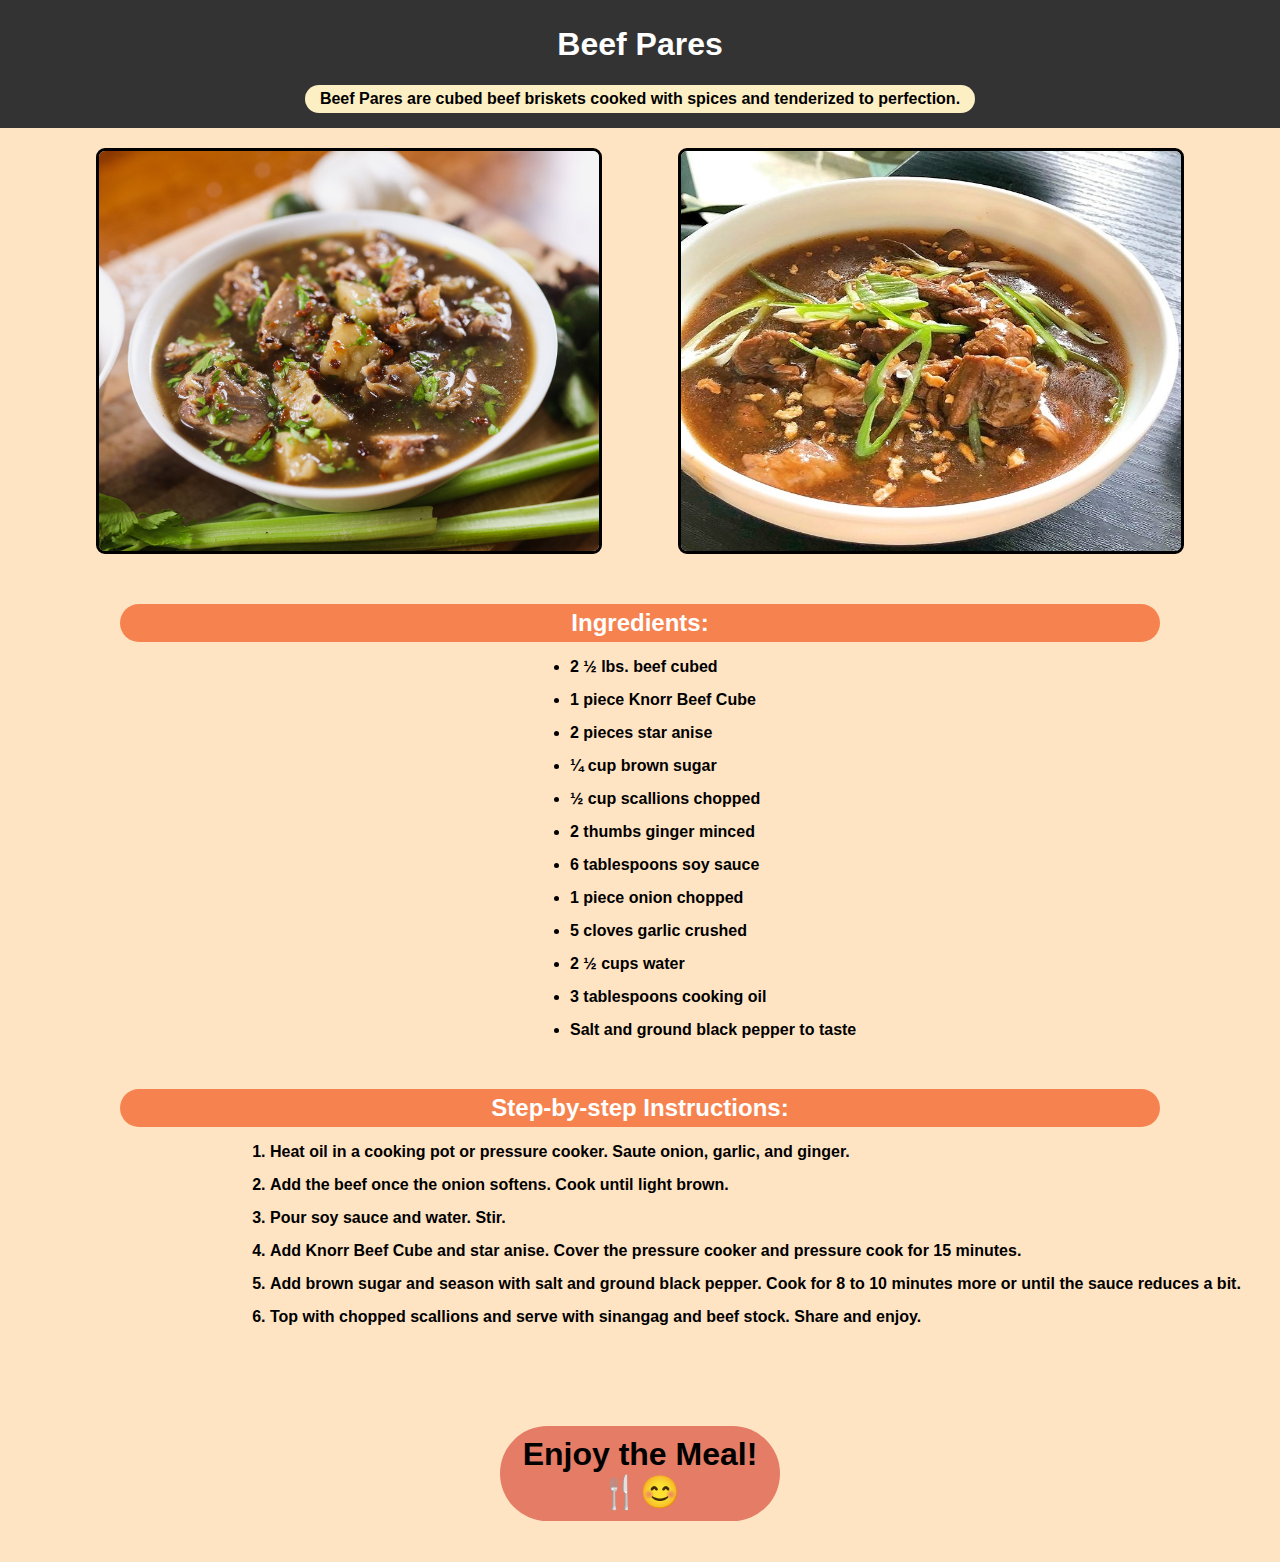
==== recipes/beefpares.html @ 42772afb "my recipe page" ====
<!DOCTYPE html>
<html lang="en">
<head>
  <meta charset="UTF-8">
  <meta name="viewport" content="width=device-width, initial-scale=1.0">
  <title>Beef Pares Recipe</title>
  <link rel="stylesheet" href="styling.css">
  <style>
    body {
      font-family: Arial, sans-serif;
      margin: 0;
      padding: 0;
      background-color: bisque;
    }

    header {
      background-color: #333;
      color: white;
      padding: 5px;
      text-align: center;
    }

    main {
      padding: 20px;
    }

    .container {
    display: flex;
    justify-content: space-evenly;
    }
    .container img {
      width: 500px;
      height: 400px;
      border: 3px solid black;
      border-radius: 9px;
    }

    main h2 {
      text-align: center;
      margin: 20px 0;
    }

    .title-divide {
    background-color: #f6834f;
    color: white;
    border-radius: 50px;
    padding: 5px;
    margin: 10px;
    margin-left: 100px;
    margin-right: 100px;
    margin-top: 50px;
    text-align: center;
    }
    
    ul, ol{
      font-weight: bold;
    }

    main ul {
      padding-left: 550px;
    }

    main ul li {
      margin-bottom: 15px;
    }

    main ol {
      padding-left: 250px;
    }

    main ol li {
      margin-bottom: 15px;
    }

    h4 {
      background-color: #fcefc4;
      color: black;
      border-radius: 50px;
      padding: 5px;
      margin: 10px;
      margin-left: 300px;
      margin-right: 300px;
    }
    .footer {
      margin-top: 100px;
      text-align:center;
      background-color: #e47c66;
      border-radius: 50px;
      padding: 10px;
      margin-left: 480px;
      margin-right: 480px;
    }

  </style>
</head>
<body>
  <header>
    <h1>Beef Pares</h1>
    <h4>Beef Pares are cubed beef briskets cooked with spices and tenderized to perfection. </h4>
  </header>
  <main>
    <div class="container">
      <img src="BEEF-PARES.jpg" alt="Beef Pares">
      <img src="BEEF-PARES2.jpg" alt="Image 2">
    </div>
  
    <h2 class="title-divide">Ingredients:</h2>
    <ul>
        <li>2 ½ lbs. beef cubed</li>
        <li>1 piece Knorr Beef Cube</li>
        <li>2 pieces star anise</li>
        <li>¼ cup brown sugar</li>
        <li>½ cup scallions chopped</li>
        <li>2 thumbs ginger minced</li>
        <li>6 tablespoons soy sauce</li>
        <li>1 piece onion chopped</li>
        <li>5 cloves garlic crushed</li>
        <li>2 ½ cups water</li>
        <li>3 tablespoons cooking oil</li>
        <li>Salt and ground black pepper to taste</li>
    </ul>
    <h2 class="title-divide">Step-by-step Instructions:</h2>
    <ol>
        <li>Heat oil in a cooking pot or pressure cooker. Saute onion, garlic, and ginger.</li>
        <li>Add the beef once the onion softens. Cook until light brown.</li>
        <li>Pour soy sauce and water. Stir.</li>
        <li>Add Knorr Beef Cube and star anise. Cover the pressure cooker and pressure cook for 15 minutes.</li>
        <li>Add brown sugar and season with salt and ground black pepper. Cook for 8 to 10 minutes more or until the sauce reduces a bit.</li>
        <li>Top with chopped scallions and serve with sinangag and beef stock. Share and enjoy.</li>
    </ol>
    <h1 class="footer">Enjoy the Meal! &#127860;&#128522;</h1>
  </main>
</body>
</html>
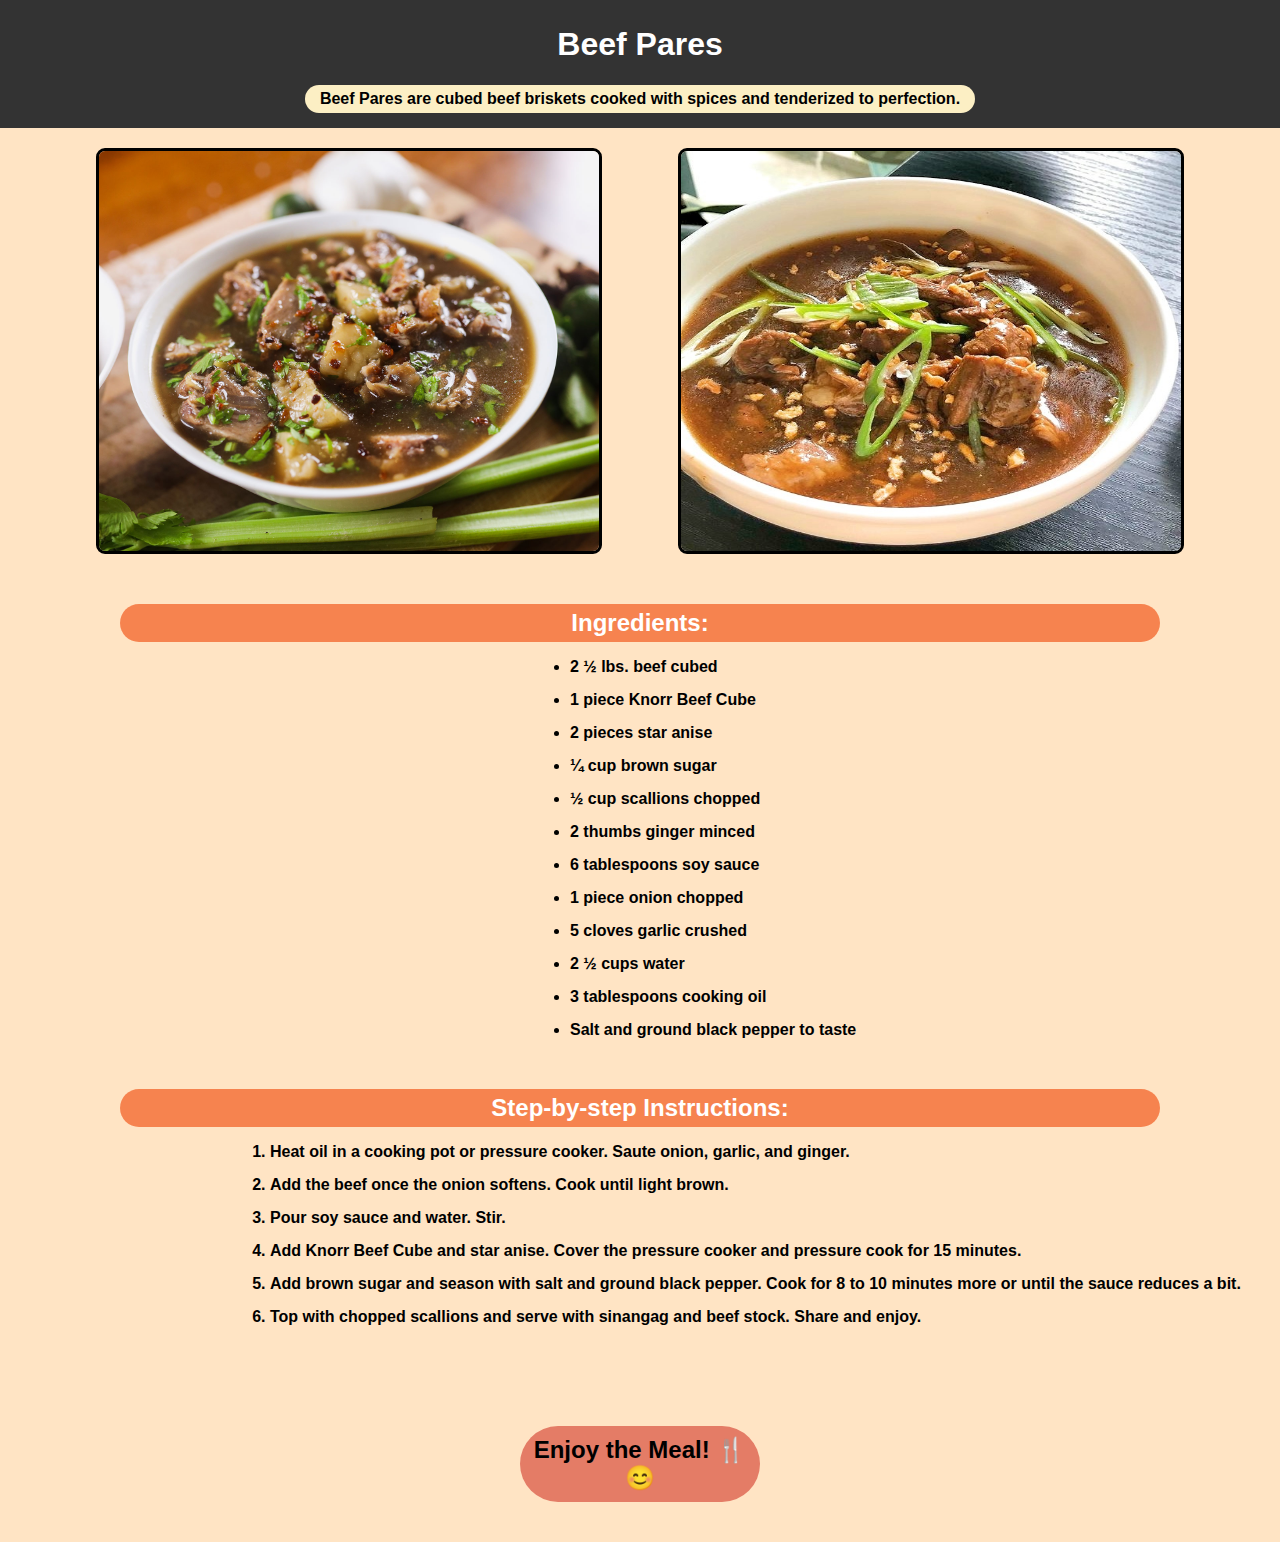
==== commit f361b8fc: "finalized" ====
--- a/recipes/beefpares.html
+++ b/recipes/beefpares.html
@@ -87,8 +87,8 @@
       background-color: #e47c66;
       border-radius: 50px;
       padding: 10px;
-      margin-left: 480px;
-      margin-right: 480px;
+      margin-left: 500px;
+      margin-right: 500px;
     }
 
   </style>
@@ -128,7 +128,7 @@
         <li>Add brown sugar and season with salt and ground black pepper. Cook for 8 to 10 minutes more or until the sauce reduces a bit.</li>
         <li>Top with chopped scallions and serve with sinangag and beef stock. Share and enjoy.</li>
     </ol>
-    <h1 class="footer">Enjoy the Meal! &#127860;&#128522;</h1>
+    <h2 class="footer">Enjoy the Meal! &#127860;&#128522;</h2>
   </main>
 </body>
 </html>
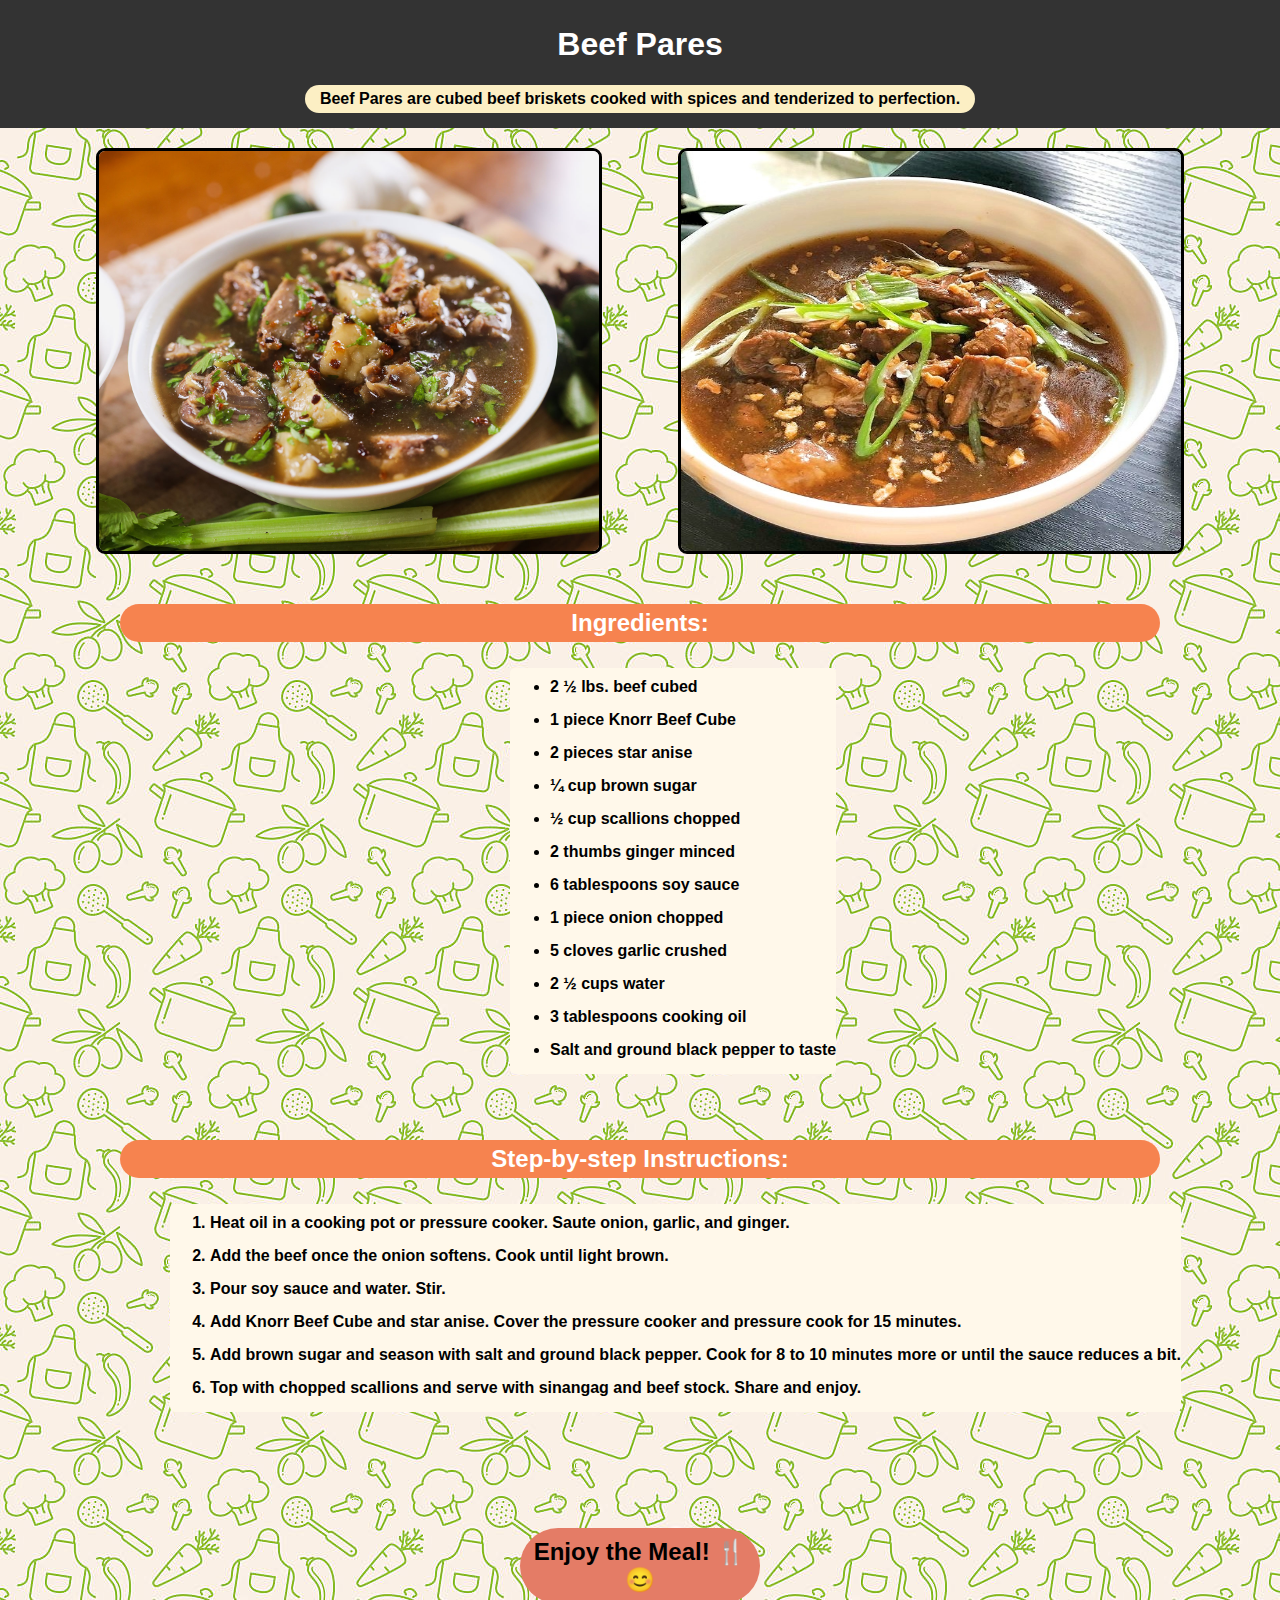
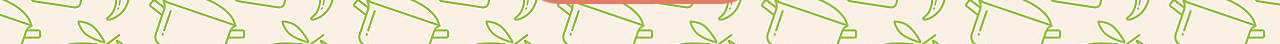
==== commit 4b3ae989: "improve" ====
--- a/recipes/beefpares.html
+++ b/recipes/beefpares.html
@@ -11,6 +11,7 @@
       margin: 0;
       padding: 0;
       background-color: bisque;
+      background-image: url("bg-image2.jpg");
     }
 
     header {
@@ -57,7 +58,11 @@
     }
 
     main ul {
-      padding-left: 550px;
+      margin-left: 490px;
+      display: inline-block;
+      background-color: #fff8ea;
+      padding-top: 10px;
+      border-radius: 5px;
     }
 
     main ul li {
@@ -65,7 +70,11 @@
     }
 
     main ol {
-      padding-left: 250px;
+      display: inline-block;
+      margin-left: 150px;
+      background-color: #fff8ea;
+      padding-top: 10px;
+      border-radius: 5px;
     }
 
     main ol li {
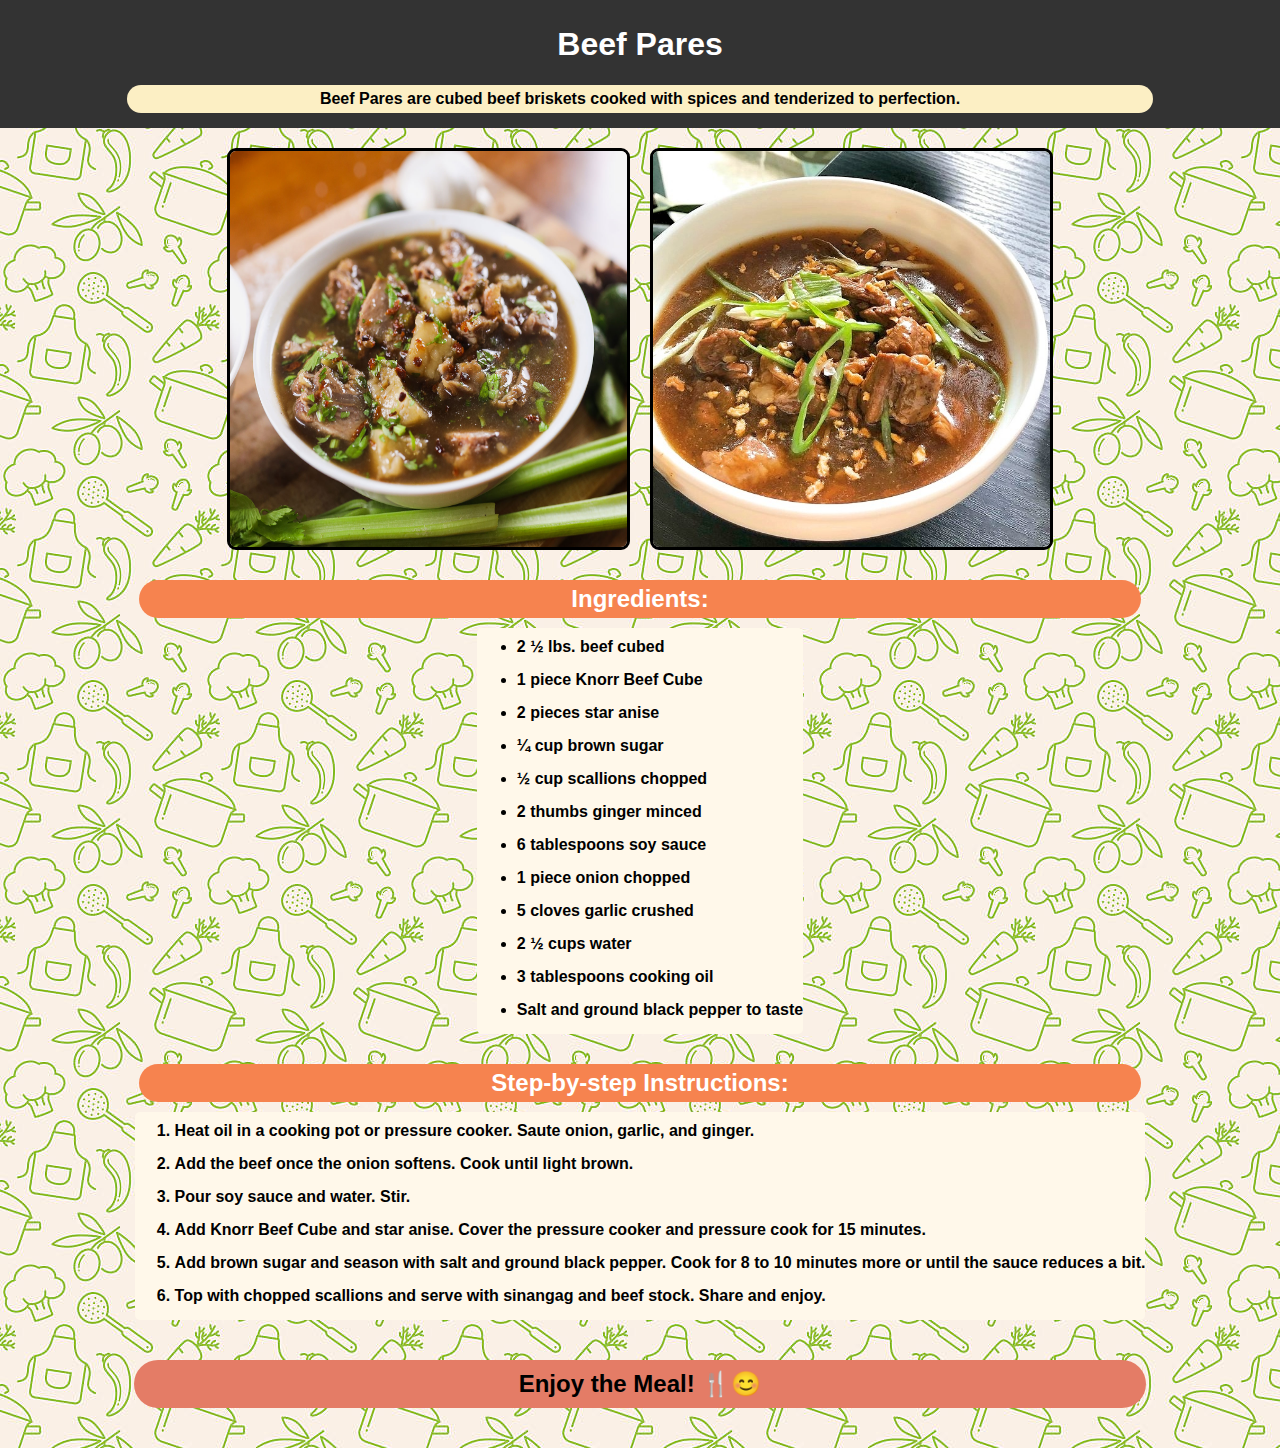
==== commit 64d1bd2f: "made it responsive" ====
--- a/recipes/beefpares.html
+++ b/recipes/beefpares.html
@@ -23,61 +23,49 @@
 
     main {
       padding: 20px;
+      text-align: center;
     }
 
     .container {
-    display: flex;
-    justify-content: space-evenly;
+      display: flex;
+      justify-content: center;
+      flex-wrap: wrap;
+      gap: 20px;
     }
+
     .container img {
-      width: 500px;
-      height: 400px;
+      max-width: 32%;
+      height: auto;
       border: 3px solid black;
       border-radius: 9px;
-    }
-
-    main h2 {
-      text-align: center;
-      margin: 20px 0;
+      margin-bottom: 20px;
     }
 
     .title-divide {
-    background-color: #f6834f;
-    color: white;
-    border-radius: 50px;
-    padding: 5px;
-    margin: 10px;
-    margin-left: 100px;
-    margin-right: 100px;
-    margin-top: 50px;
-    text-align: center;
-    }
-    
-    ul, ol{
-      font-weight: bold;
+      background-color: #f6834f;
+      color: white;
+      border-radius: 50px;
+      padding: 5px;
+      margin: 10px auto;
+      max-width: 80%;
     }
 
-    main ul {
-      margin-left: 490px;
+    ul, ol {
+      font-weight: bold;
+      text-align: left;
       display: inline-block;
+      max-width: 80%;
+    }
+
+    main ul, main ol {
       background-color: #fff8ea;
       padding-top: 10px;
       border-radius: 5px;
+      margin: 0 auto 20px;
+      text-align: left;
     }
 
-    main ul li {
-      margin-bottom: 15px;
-    }
-
-    main ol {
-      display: inline-block;
-      margin-left: 150px;
-      background-color: #fff8ea;
-      padding-top: 10px;
-      border-radius: 5px;
-    }
-
-    main ol li {
+    main ul li, main ol li {
       margin-bottom: 15px;
     }
 
@@ -86,20 +74,28 @@
       color: black;
       border-radius: 50px;
       padding: 5px;
-      margin: 10px;
-      margin-left: 300px;
-      margin-right: 300px;
+      margin: 10px auto;
+      max-width: 80%;
     }
+
     .footer {
-      margin-top: 100px;
-      text-align:center;
+      margin-top: 20px;
+      text-align: center;
       background-color: #e47c66;
       border-radius: 50px;
       padding: 10px;
-      margin-left: 500px;
-      margin-right: 500px;
+      max-width: 80%;
+      margin: 20px auto;
     }
 
+    @media only screen and (max-width: 768px) {
+      .container {
+        justify-content: center;
+      }
+      .container img {
+        max-width: 70%;
+      }
+    }
   </style>
 </head>
 <body>
@@ -115,29 +111,29 @@
   
     <h2 class="title-divide">Ingredients:</h2>
     <ul>
-        <li>2 ½ lbs. beef cubed</li>
-        <li>1 piece Knorr Beef Cube</li>
-        <li>2 pieces star anise</li>
-        <li>¼ cup brown sugar</li>
-        <li>½ cup scallions chopped</li>
-        <li>2 thumbs ginger minced</li>
-        <li>6 tablespoons soy sauce</li>
-        <li>1 piece onion chopped</li>
-        <li>5 cloves garlic crushed</li>
-        <li>2 ½ cups water</li>
-        <li>3 tablespoons cooking oil</li>
-        <li>Salt and ground black pepper to taste</li>
+      <li>2 ½ lbs. beef cubed</li>
+      <li>1 piece Knorr Beef Cube</li>
+      <li>2 pieces star anise</li>
+      <li>¼ cup brown sugar</li>
+      <li>½ cup scallions chopped</li>
+      <li>2 thumbs ginger minced</li>
+      <li>6 tablespoons soy sauce</li>
+      <li>1 piece onion chopped</li>
+      <li>5 cloves garlic crushed</li>
+      <li>2 ½ cups water</li>
+      <li>3 tablespoons cooking oil</li>
+      <li>Salt and ground black pepper to taste</li>
     </ul>
     <h2 class="title-divide">Step-by-step Instructions:</h2>
     <ol>
-        <li>Heat oil in a cooking pot or pressure cooker. Saute onion, garlic, and ginger.</li>
-        <li>Add the beef once the onion softens. Cook until light brown.</li>
-        <li>Pour soy sauce and water. Stir.</li>
-        <li>Add Knorr Beef Cube and star anise. Cover the pressure cooker and pressure cook for 15 minutes.</li>
-        <li>Add brown sugar and season with salt and ground black pepper. Cook for 8 to 10 minutes more or until the sauce reduces a bit.</li>
-        <li>Top with chopped scallions and serve with sinangag and beef stock. Share and enjoy.</li>
+      <li>Heat oil in a cooking pot or pressure cooker. Saute onion, garlic, and ginger.</li>
+      <li>Add the beef once the onion softens. Cook until light brown.</li>
+      <li>Pour soy sauce and water. Stir.</li>
+      <li>Add Knorr Beef Cube and star anise. Cover the pressure cooker and pressure cook for 15 minutes.</li>
+      <li>Add brown sugar and season with salt and ground black pepper. Cook for 8 to 10 minutes more or until the sauce reduces a bit.</li>
+      <li>Top with chopped scallions and serve with sinangag and beef stock. Share and enjoy.</li>
     </ol>
-    <h2 class="footer">Enjoy the Meal! &#127860;&#128522;</h2>
+    <h2 class="footer">Enjoy the Meal! 🍴😊</h2>
   </main>
 </body>
 </html>
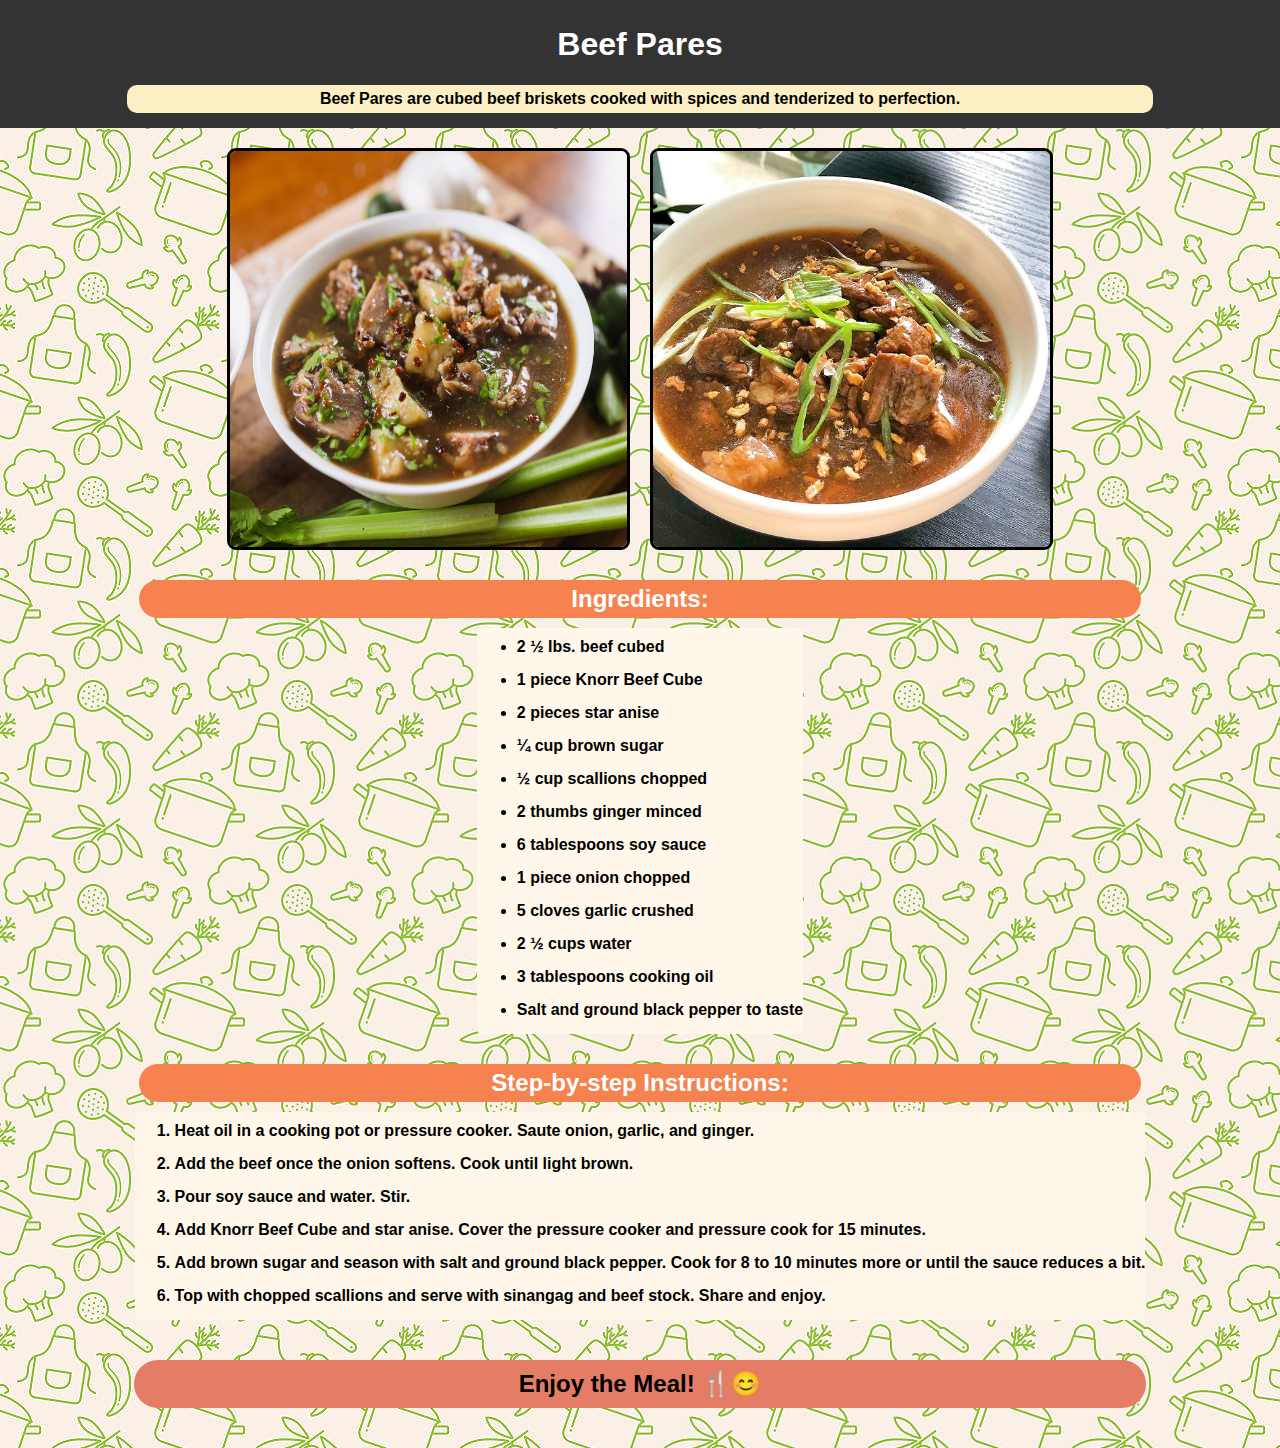
==== commit f9b04bcb: "responsive" ====
--- a/recipes/beefpares.html
+++ b/recipes/beefpares.html
@@ -72,7 +72,7 @@
     h4 {
       background-color: #fcefc4;
       color: black;
-      border-radius: 50px;
+      border-radius: 10px;
       padding: 5px;
       margin: 10px auto;
       max-width: 80%;
